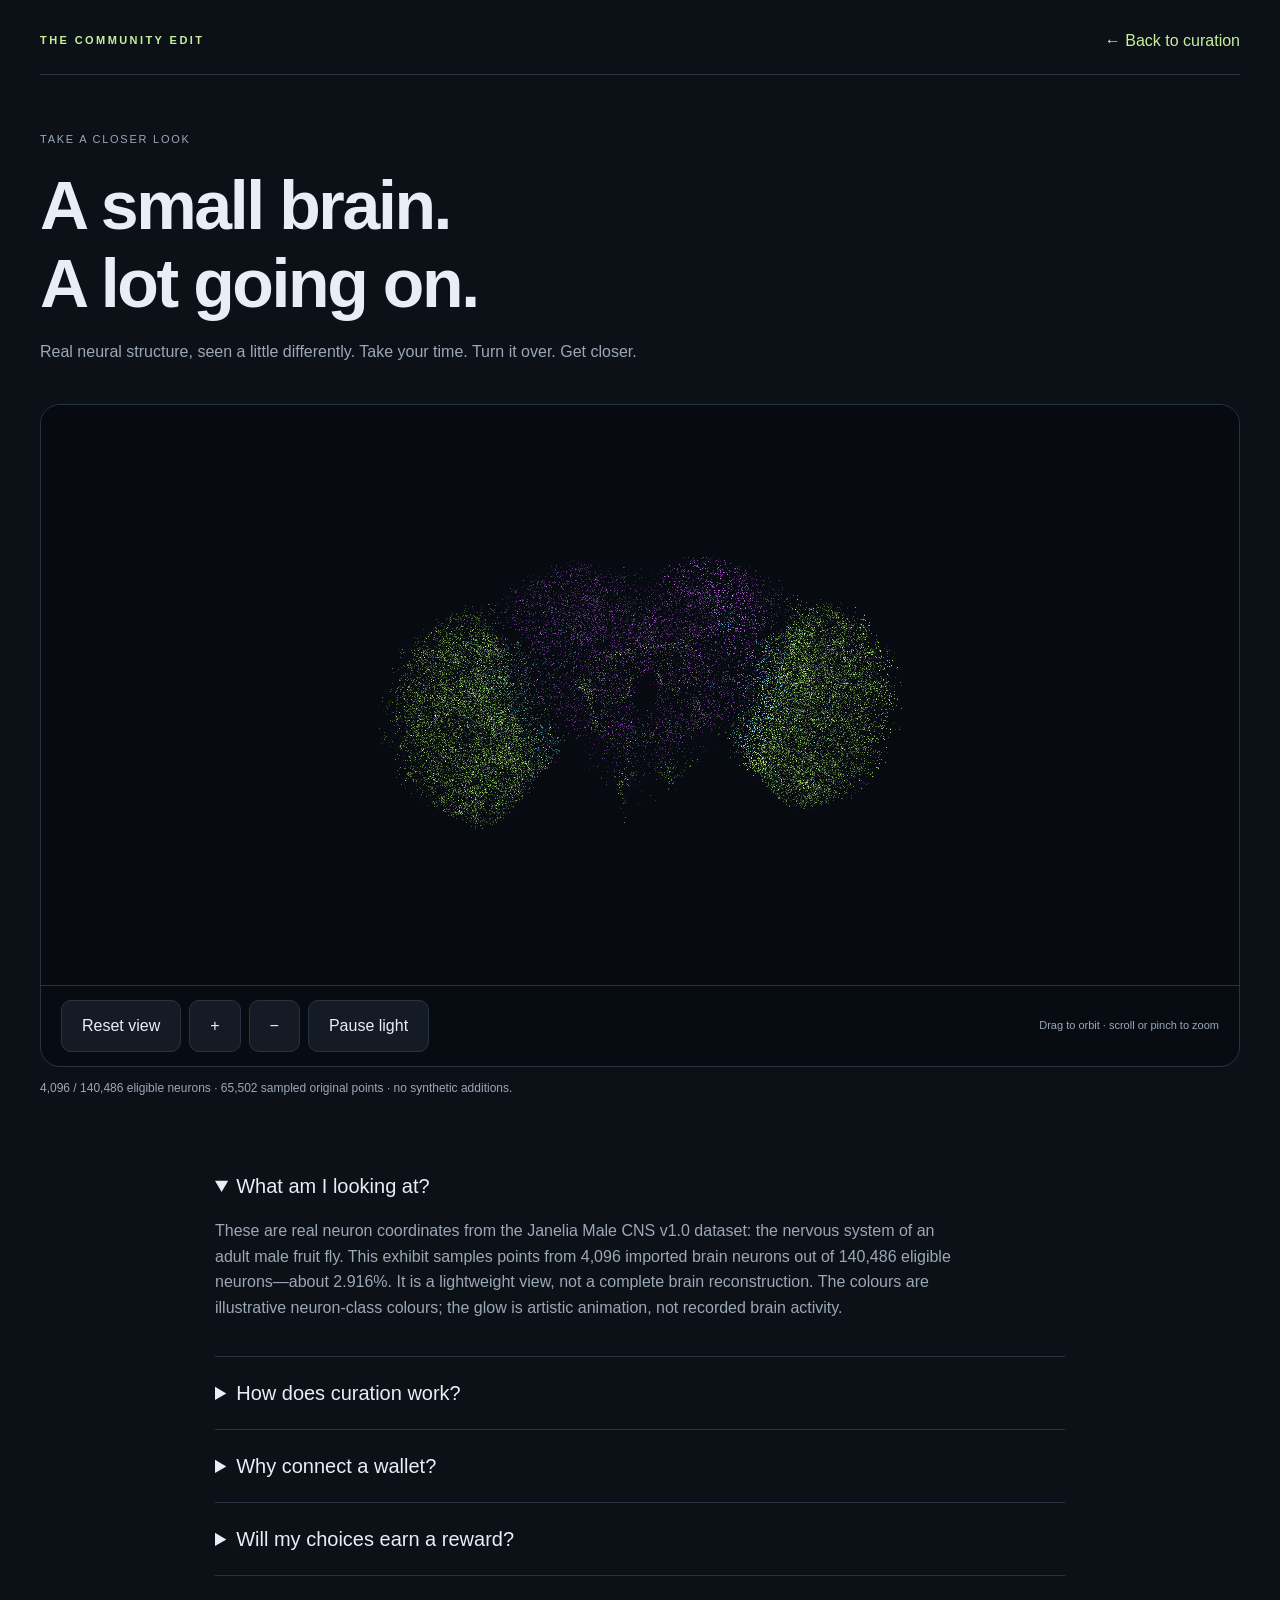
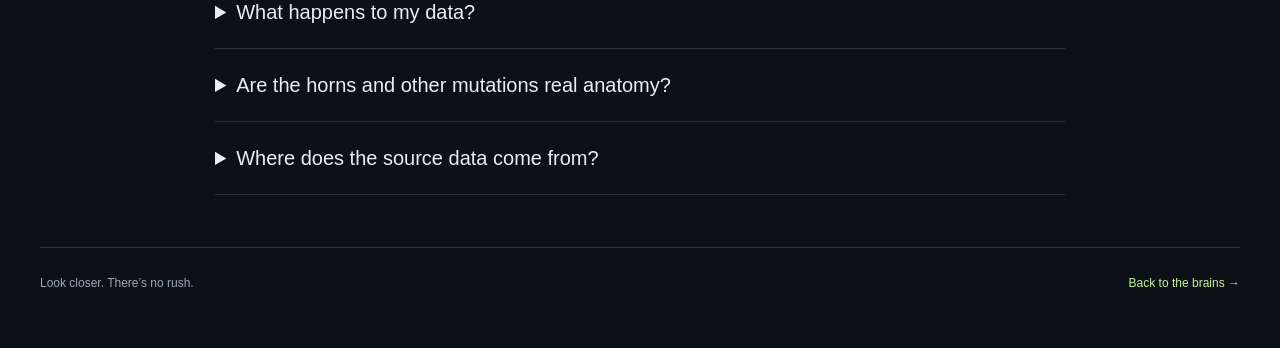
==== vercel/faq.html @ ddc4f892 "Add popup wallet onboarding, required nicknames and interactive brain FAQ" ====
<!doctype html><html lang="en"><head><meta charset="utf-8"><meta name="viewport" content="width=device-width"><title>FAQ · Explore a brain</title><link rel="stylesheet" href="community.css"></head><body><nav><a class="wordmark" href="./">THE COMMUNITY EDIT</a><a href="./">← Back to curation</a></nav><header class="faq-hero"><div><small>TAKE A CLOSER LOOK</small><h1>A small brain.<br>A lot going on.</h1><p>Real neural structure, seen a little differently. Take your time. Turn it over. Get closer.</p></div></header><section class="brain-stage" aria-label="Interactive real neuron brain"><canvas id="brain" tabindex="0" aria-label="Brain viewer. Drag to orbit. Scroll or pinch to zoom. Arrow keys rotate; plus and minus zoom."></canvas><p id="brain-status" role="status">Loading the brain…</p><div class="brain-controls"><button id="brain-reset">Reset view</button><button id="brain-in" aria-label="Zoom in">+</button><button id="brain-out" aria-label="Zoom out">−</button><button id="brain-pause">Pause light</button><small>Drag to orbit · scroll or pinch to zoom</small></div></section><p class="source-note" id="brain-source">A lightweight viewing sample from Janelia Male CNS v1.0. No synthetic additions.</p><section class="faq-list"><details open><summary>What am I looking at?</summary><p>These are real neuron coordinates from the Janelia Male CNS v1.0 dataset: the nervous system of an adult male fruit fly. This exhibit samples points from 4,096 imported brain neurons out of 140,486 eligible neurons—about 2.916%. It is a lightweight view, not a complete brain reconstruction. The colours are illustrative neuron-class colours; the glow is artistic animation, not recorded brain activity.</p></details><details><summary>How does curation work?</summary><p>Connect your browser wallet, choose a nickname, and compare two animated artworks. Pick the one you prefer. There is no correct answer, and no Skip. Each saved choice earns one point and contributes one equally weighted preference. The leaderboard becomes available after your first comparison.</p></details><details><summary>Why connect a wallet?</summary><p>Your address keeps your participation count together. The site only requests account access: no signing, purchases, token approvals or transactions. The popup comes from an installed browser wallet. On mobile, open the site inside your wallet’s browser. There is no QR connection flow.</p><p>This connection-only design does not prove ownership cryptographically. Addresses are self-asserted, and nicknames are public display names, not unique verified identities.</p></details><details><summary>Will my choices earn a reward?</summary><p>Participation helps shape the work. Points record contribution; they are not a promise of a reward, mint allocation or financial return. Multiple wallets are allowed, and extra points do not give a vote extra weight.</p></details><details><summary>What happens to my data?</summary><p>The service stores your address, public nickname and total points, plus aggregate artwork preferences. Temporary retry receipts expire after 15 minutes to prevent an interrupted request from earning duplicate points. It does not keep a permanent wallet-linked list of your choices.</p></details><details><summary>Are the horns and other mutations real anatomy?</summary><p>No. Curation artworks may add explicitly labelled synthetic neural geometry or alter the presentation of the source brain. Original source data and creative additions remain distinguishable in each artwork’s provenance. This FAQ exhibit has no synthetic additions.</p></details><details><summary>Where does the source data come from?</summary><p id="source-credit"></p><p><a href="https://male-cns.janelia.org/download/" target="_blank" rel="noopener">Janelia Male CNS source data ↗</a> · <a href="https://creativecommons.org/licenses/by/4.0/" target="_blank" rel="noopener">CC BY 4.0 ↗</a></p></details></section><footer><span>Look closer. There’s no rush.</span><a href="./">Back to the brains →</a></footer><script src="faq-brain.js"></script></body></html>
---- vercel/community.css ----
:root{color-scheme:dark;--bg:#0c1017;--panel:#141b25;--line:#293442;--text:#e8eef5;--muted:#9aa8b8;--lime:#c8f09b}*{box-sizing:border-box}[hidden]{display:none!important}body{margin:0 auto;max-width:1264px;background:var(--bg);color:var(--text);font:16px/1.6 'Segoe UI',sans-serif;padding:28px 32px}nav,header,.section-title,footer{display:flex;align-items:center;justify-content:space-between;gap:24px}nav{padding-bottom:20px;border-bottom:1px solid var(--line)}a{color:var(--lime);text-decoration:none}a:hover{text-decoration:underline}button,input{font:inherit;color:inherit;border:1px solid var(--line);border-radius:10px;background:var(--panel);padding:12px 20px}button{cursor:pointer}button:hover:not(:disabled){border-color:var(--lime)}button:disabled{opacity:.4;cursor:default}button:focus-visible,a:focus-visible,input:focus-visible{outline:2px solid var(--lime);outline-offset:4px}.wordmark{font-size:11px;letter-spacing:.22em;font-weight:700;border:0;padding:0;background:none}.primary{background:var(--lime);color:#142015;font-weight:650;border-color:var(--lime)}.gate{max-width:640px;min-height:64vh;margin:9vh auto 5vh;text-align:center}.gate h1{font-size:clamp(44px,7vw,76px);line-height:1.04;letter-spacing:-.055em;margin:26px 0;overflow-wrap:anywhere}h1,h2{line-height:1.15;letter-spacing:-.035em}h1:focus{outline:none}.gate p{color:var(--muted);margin:24px 0}.gate button{margin:6px}small{font-size:11px;letter-spacing:.16em;color:var(--muted)}p{color:var(--muted)}.fine{font-size:13px;color:var(--muted)}form{display:grid;gap:12px;max-width:350px;margin:28px auto;text-align:left}label{font-size:13px;color:var(--muted)}input{width:100%}#profile-controls{padding:20px 0;border-bottom:1px solid var(--line)}#profile-controls small{display:block}#status{min-height:26px;text-align:center;color:var(--lime)}.section-title h1{font-size:clamp(28px,4vw,42px)}#choices{display:grid;grid-template-columns:1fr 1fr;gap:24px;margin:26px 0 60px}video{display:block;width:100%;aspect-ratio:4/3;background:#05080e;object-fit:contain;border:1px solid var(--line);border-radius:14px}#choices button{width:100%;margin-top:12px}.notice{padding:12px 18px;border:1px solid #49643c;border-radius:10px;color:var(--lime)}#leaderboard-view{max-width:780px;margin:60px auto;min-height:55vh}#leaders{padding-left:28px;margin:32px 0}#leaders li{padding:16px 8px;border-bottom:1px solid var(--line)}#leaders strong{float:right;color:var(--lime);font-size:14px}footer{font-size:12px;color:var(--muted);padding:26px 0;border-top:1px solid var(--line);margin-top:36px}dialog{max-width:480px;width:calc(100% - 32px);padding:32px;background:var(--panel);border:1px solid var(--line);border-radius:18px;color:var(--text)}dialog::backdrop{background:#000b;backdrop-filter:blur(5px)}.close{float:right;padding:0 10px;font-size:24px}#wallet-list{display:grid;gap:12px}.faq-hero{padding:50px 0 24px;max-width:730px}.faq-hero h1{font-size:clamp(40px,6vw,68px);margin:16px 0}.brain-stage{position:relative;background:#070c13;border:1px solid var(--line);border-radius:20px;overflow:hidden}.brain-stage canvas{display:block;width:100%;height:580px;touch-action:none;cursor:grab}.brain-stage canvas:active{cursor:grabbing}.brain-controls{display:flex;gap:8px;flex-wrap:wrap;padding:14px 20px;border-top:1px solid var(--line)}.brain-controls small{margin-left:auto;align-self:center;letter-spacing:0}#brain-status{position:absolute;top:16px;left:24px;font-size:13px}.faq-list{max-width:850px;margin:52px auto}details{border-bottom:1px solid var(--line);padding:20px 0}summary{cursor:pointer;font-size:20px;font-weight:500}details p{max-width:740px}.source-note{font-size:12px}@media(max-width:650px){body{padding:18px}nav{gap:14px}nav a{font-size:12px}.gate{margin-top:8vh;min-height:62vh}#choices{gap:10px}#choices button{padding:12px 4px;font-size:13px}header,.section-title,footer{flex-wrap:wrap}.brain-stage canvas{height:380px}.brain-controls small{width:100%;margin:0}#leaders strong{float:none;display:block}}
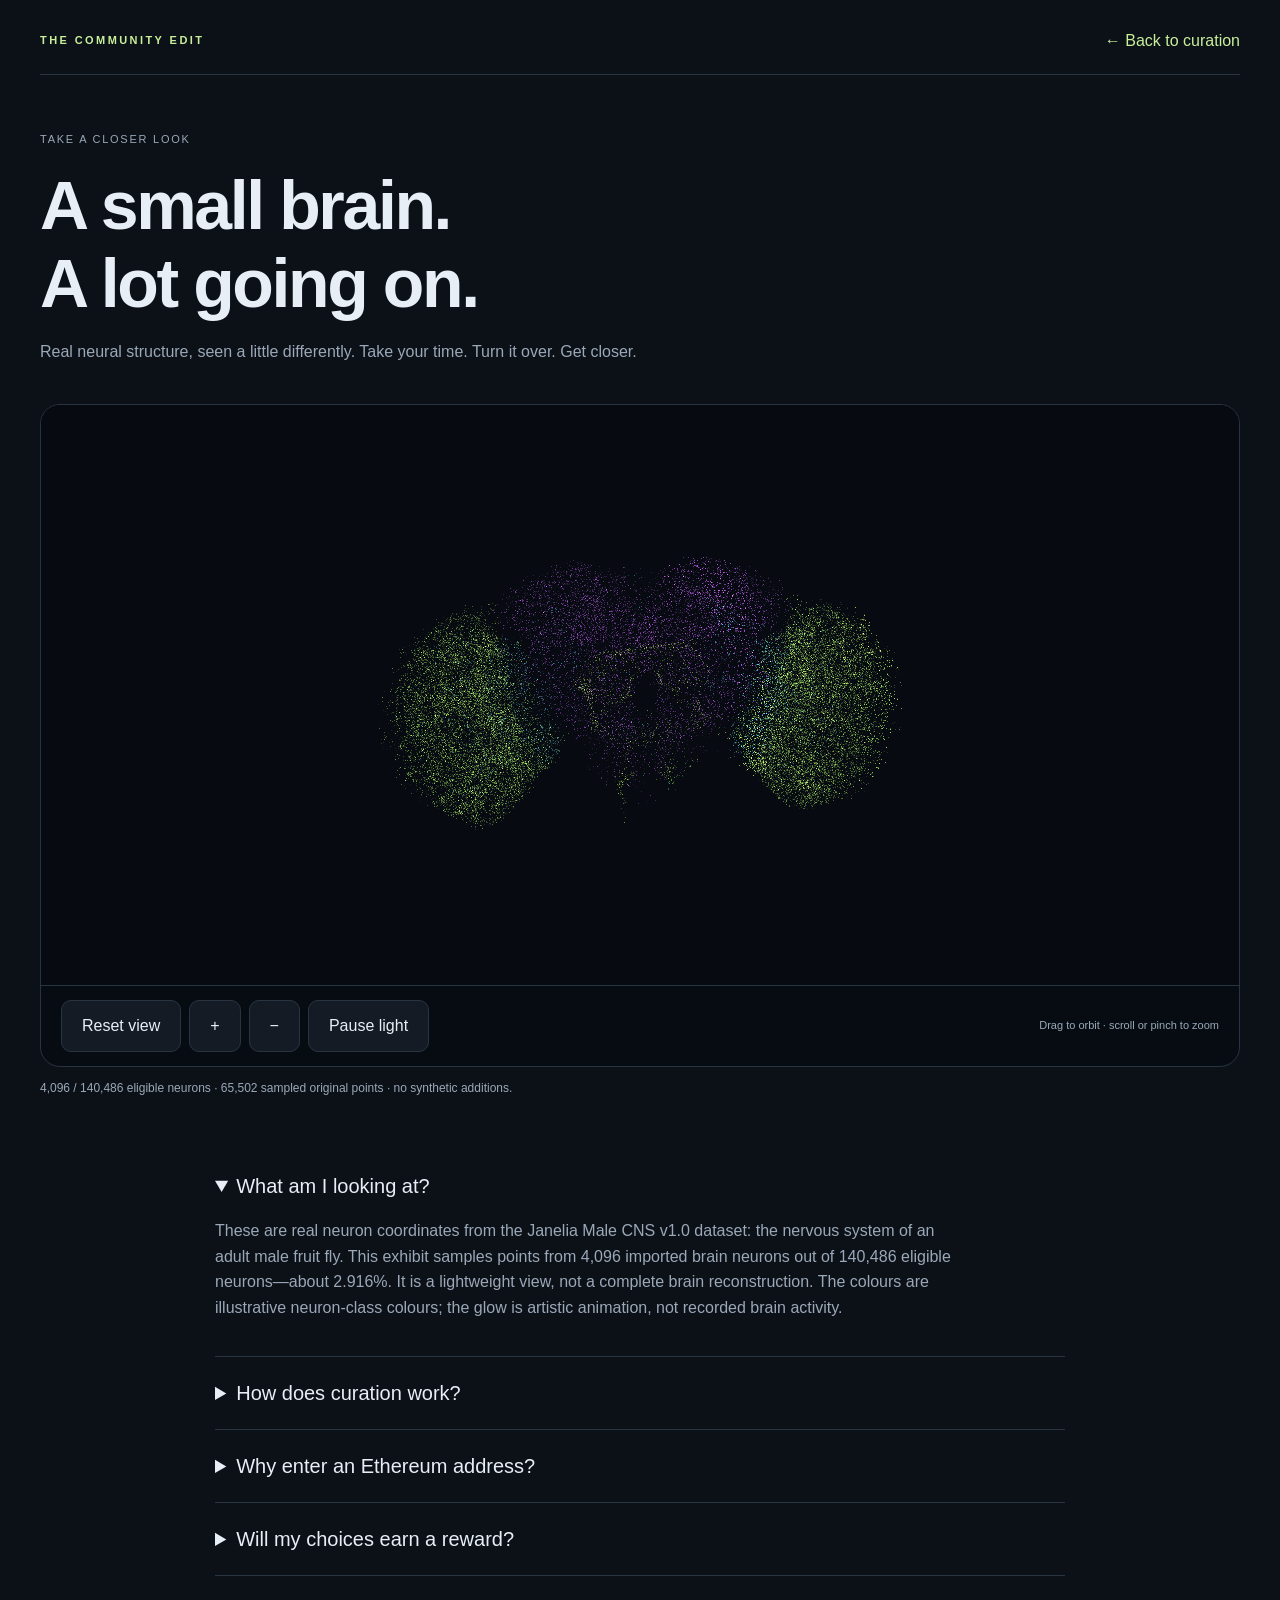
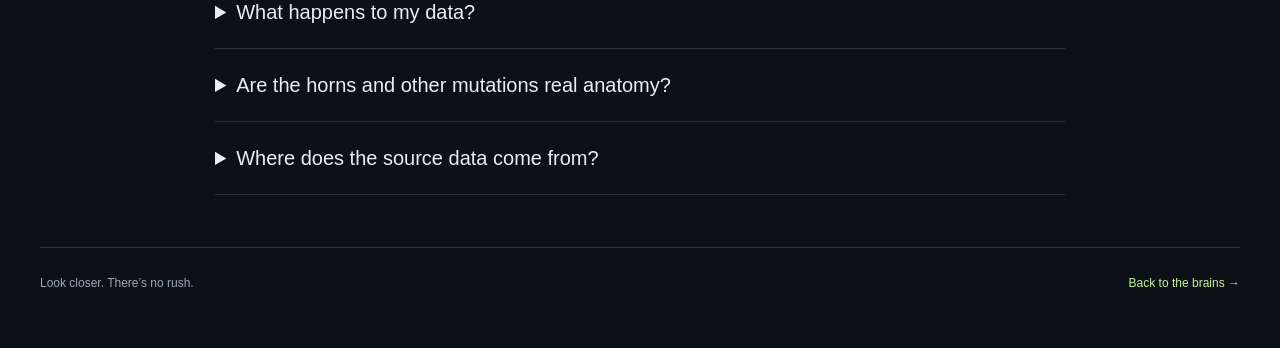
==== commit 3b434dc4: "Replace wallet connections with casual public-address onboarding" ====
--- a/vercel/faq.html
+++ b/vercel/faq.html
@@ -1 +1 @@
-<!doctype html><html lang="en"><head><meta charset="utf-8"><meta name="viewport" content="width=device-width"><title>FAQ · Explore a brain</title><link rel="stylesheet" href="community.css"></head><body><nav><a class="wordmark" href="./">THE COMMUNITY EDIT</a><a href="./">← Back to curation</a></nav><header class="faq-hero"><div><small>TAKE A CLOSER LOOK</small><h1>A small brain.<br>A lot going on.</h1><p>Real neural structure, seen a little differently. Take your time. Turn it over. Get closer.</p></div></header><section class="brain-stage" aria-label="Interactive real neuron brain"><canvas id="brain" tabindex="0" aria-label="Brain viewer. Drag to orbit. Scroll or pinch to zoom. Arrow keys rotate; plus and minus zoom."></canvas><p id="brain-status" role="status">Loading the brain…</p><div class="brain-controls"><button id="brain-reset">Reset view</button><button id="brain-in" aria-label="Zoom in">+</button><button id="brain-out" aria-label="Zoom out">−</button><button id="brain-pause">Pause light</button><small>Drag to orbit · scroll or pinch to zoom</small></div></section><p class="source-note" id="brain-source">A lightweight viewing sample from Janelia Male CNS v1.0. No synthetic additions.</p><section class="faq-list"><details open><summary>What am I looking at?</summary><p>These are real neuron coordinates from the Janelia Male CNS v1.0 dataset: the nervous system of an adult male fruit fly. This exhibit samples points from 4,096 imported brain neurons out of 140,486 eligible neurons—about 2.916%. It is a lightweight view, not a complete brain reconstruction. The colours are illustrative neuron-class colours; the glow is artistic animation, not recorded brain activity.</p></details><details><summary>How does curation work?</summary><p>Connect your browser wallet, choose a nickname, and compare two animated artworks. Pick the one you prefer. There is no correct answer, and no Skip. Each saved choice earns one point and contributes one equally weighted preference. The leaderboard becomes available after your first comparison.</p></details><details><summary>Why connect a wallet?</summary><p>Your address keeps your participation count together. The site only requests account access: no signing, purchases, token approvals or transactions. The popup comes from an installed browser wallet. On mobile, open the site inside your wallet’s browser. There is no QR connection flow.</p><p>This connection-only design does not prove ownership cryptographically. Addresses are self-asserted, and nicknames are public display names, not unique verified identities.</p></details><details><summary>Will my choices earn a reward?</summary><p>Participation helps shape the work. Points record contribution; they are not a promise of a reward, mint allocation or financial return. Multiple wallets are allowed, and extra points do not give a vote extra weight.</p></details><details><summary>What happens to my data?</summary><p>The service stores your address, public nickname and total points, plus aggregate artwork preferences. Temporary retry receipts expire after 15 minutes to prevent an interrupted request from earning duplicate points. It does not keep a permanent wallet-linked list of your choices.</p></details><details><summary>Are the horns and other mutations real anatomy?</summary><p>No. Curation artworks may add explicitly labelled synthetic neural geometry or alter the presentation of the source brain. Original source data and creative additions remain distinguishable in each artwork’s provenance. This FAQ exhibit has no synthetic additions.</p></details><details><summary>Where does the source data come from?</summary><p id="source-credit"></p><p><a href="https://male-cns.janelia.org/download/" target="_blank" rel="noopener">Janelia Male CNS source data ↗</a> · <a href="https://creativecommons.org/licenses/by/4.0/" target="_blank" rel="noopener">CC BY 4.0 ↗</a></p></details></section><footer><span>Look closer. There’s no rush.</span><a href="./">Back to the brains →</a></footer><script src="faq-brain.js"></script></body></html>
+<!doctype html><html lang="en"><head><meta charset="utf-8"><meta name="viewport" content="width=device-width"><title>FAQ · Explore a brain</title><link rel="stylesheet" href="community.css"></head><body><nav><a class="wordmark" href="./">THE COMMUNITY EDIT</a><a href="./">← Back to curation</a></nav><header class="faq-hero"><div><small>TAKE A CLOSER LOOK</small><h1>A small brain.<br>A lot going on.</h1><p>Real neural structure, seen a little differently. Take your time. Turn it over. Get closer.</p></div></header><section class="brain-stage" aria-label="Interactive real neuron brain"><canvas id="brain" tabindex="0" aria-label="Brain viewer. Drag to orbit. Scroll or pinch to zoom. Arrow keys rotate; plus and minus zoom."></canvas><p id="brain-status" role="status">Loading the brain…</p><div class="brain-controls"><button id="brain-reset">Reset view</button><button id="brain-in" aria-label="Zoom in">+</button><button id="brain-out" aria-label="Zoom out">−</button><button id="brain-pause">Pause light</button><small>Drag to orbit · scroll or pinch to zoom</small></div></section><p class="source-note" id="brain-source">A lightweight viewing sample from Janelia Male CNS v1.0. No synthetic additions.</p><section class="faq-list"><details open><summary>What am I looking at?</summary><p>These are real neuron coordinates from the Janelia Male CNS v1.0 dataset: the nervous system of an adult male fruit fly. This exhibit samples points from 4,096 imported brain neurons out of 140,486 eligible neurons—about 2.916%. It is a lightweight view, not a complete brain reconstruction. The colours are illustrative neuron-class colours; the glow is artistic animation, not recorded brain activity.</p></details><details><summary>How does curation work?</summary><p>Enter your public Ethereum address, choose a nickname, and compare two animated artworks. Pick the one you prefer. There is no correct answer, and no Skip. Each saved choice earns one point and contributes one equally weighted preference. The leaderboard becomes available after your first comparison.</p></details><details><summary>Why enter an Ethereum address?</summary><p>Your public address keeps your nickname and participation count together when you return. We do not connect to a wallet, open an extension, request permissions, or ask you to sign anything. Never enter a private key or recovery phrase.</p><p>This is a casual, unverified account label: anyone can enter an address. It does not prove ownership or secure a future reward. Nicknames are public display names.</p></details><details><summary>Will my choices earn a reward?</summary><p>Participation helps shape the work. Points record contribution; they are not a promise of a reward, mint allocation or financial return. Multiple wallets are allowed, and extra points do not give a vote extra weight.</p></details><details><summary>What happens to my data?</summary><p>The service stores your address, public nickname and total points, plus aggregate artwork preferences. Temporary retry receipts expire after 15 minutes to prevent an interrupted request from earning duplicate points. It does not keep a permanent wallet-linked list of your choices.</p></details><details><summary>Are the horns and other mutations real anatomy?</summary><p>No. Curation artworks may add explicitly labelled synthetic neural geometry or alter the presentation of the source brain. Original source data and creative additions remain distinguishable in each artwork’s provenance. This FAQ exhibit has no synthetic additions.</p></details><details><summary>Where does the source data come from?</summary><p id="source-credit"></p><p><a href="https://male-cns.janelia.org/download/" target="_blank" rel="noopener">Janelia Male CNS source data ↗</a> · <a href="https://creativecommons.org/licenses/by/4.0/" target="_blank" rel="noopener">CC BY 4.0 ↗</a></p></details></section><footer><span>Look closer. There’s no rush.</span><a href="./">Back to the brains →</a></footer><script src="faq-brain.js"></script></body></html>
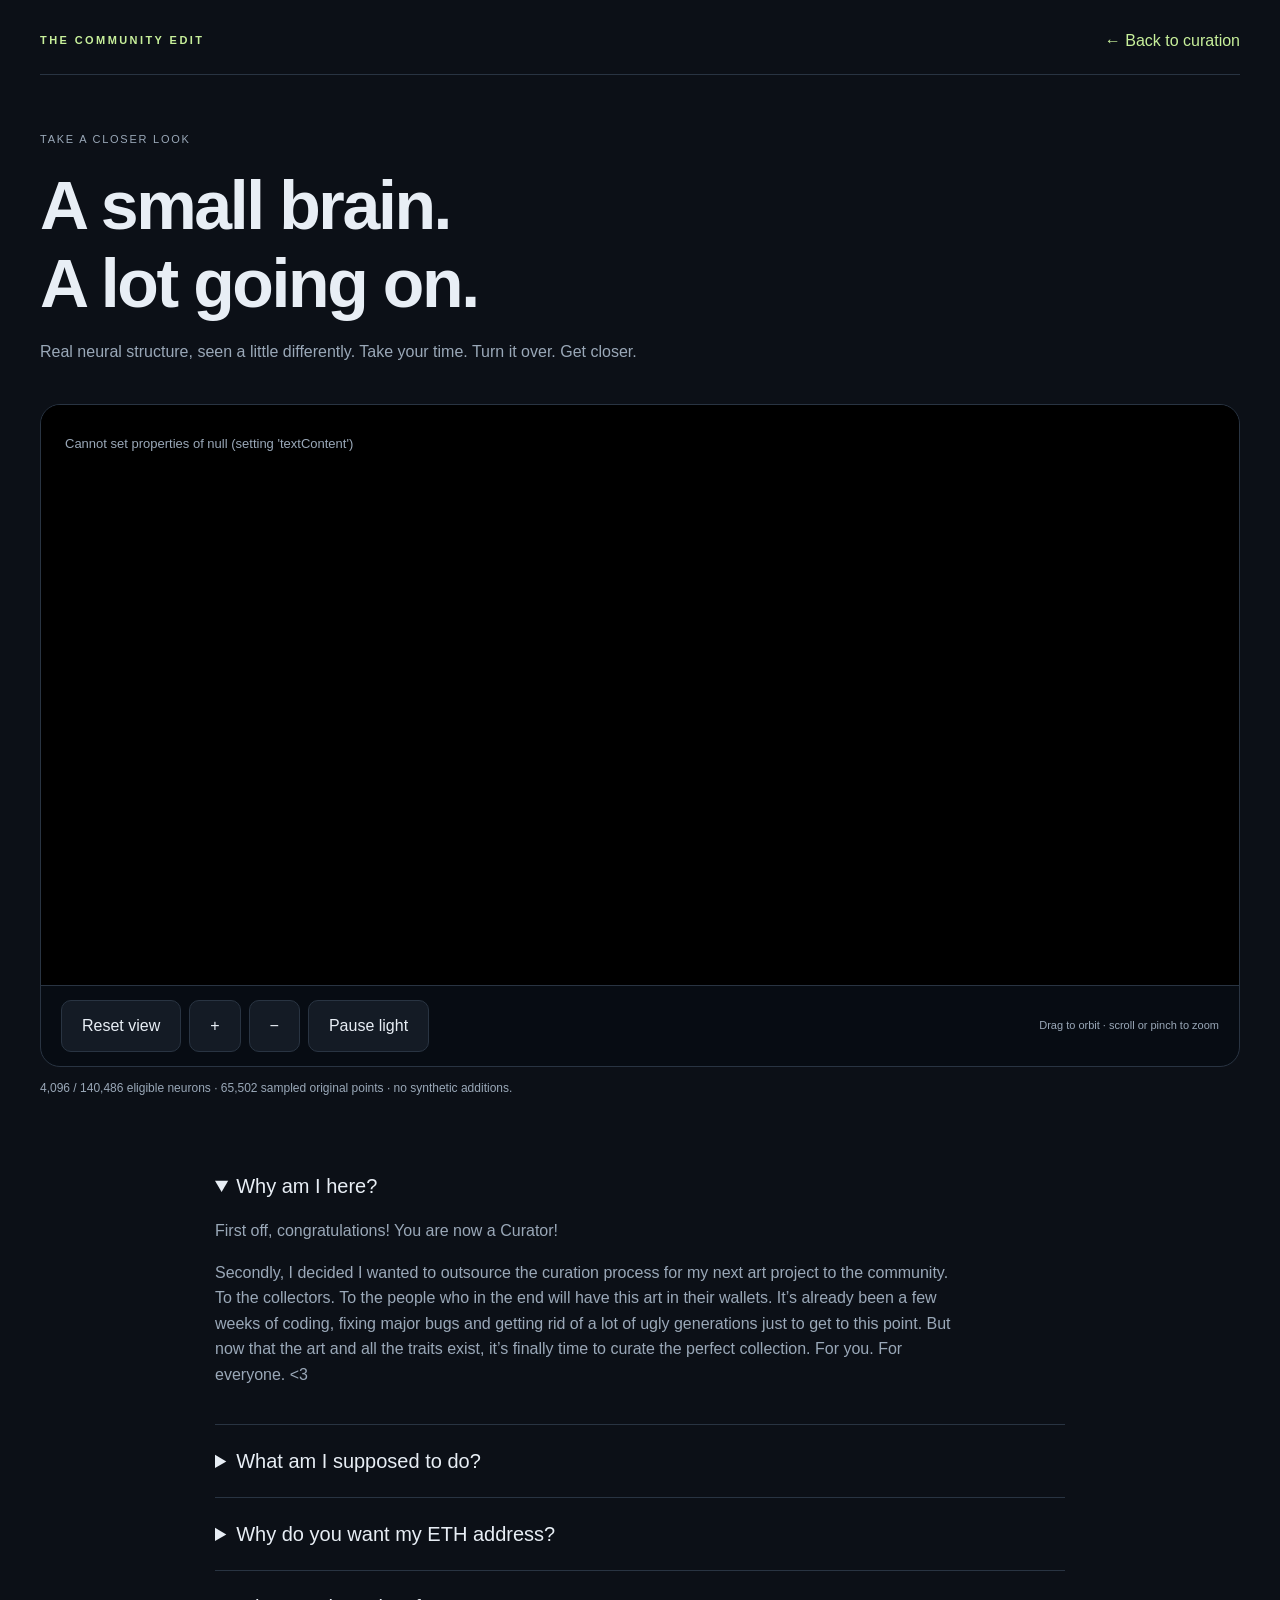
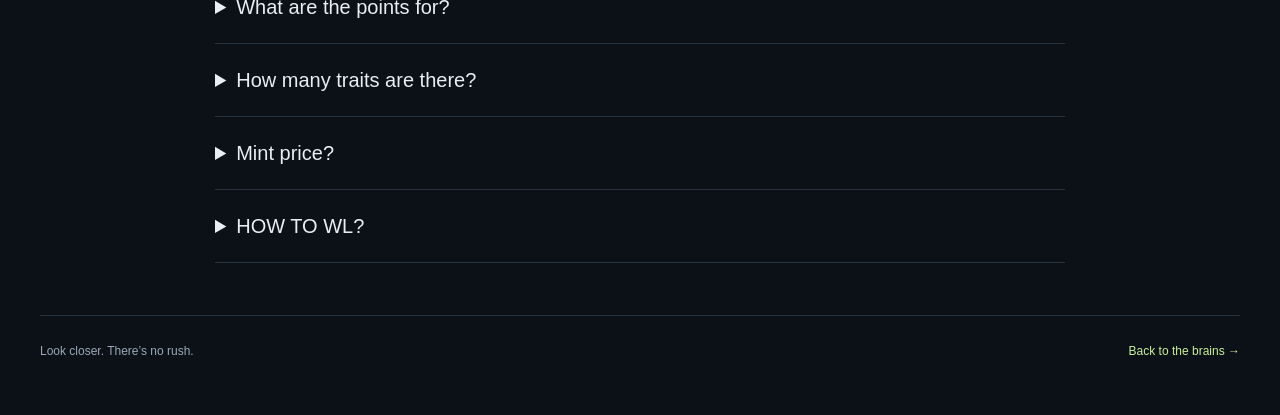
==== commit 0d97495f: "update faq" ====
--- a/vercel/faq.html
+++ b/vercel/faq.html
@@ -1 +1 @@
-<!doctype html><html lang="en"><head><meta charset="utf-8"><meta name="viewport" content="width=device-width"><title>FAQ · Explore a brain</title><link rel="stylesheet" href="community.css"></head><body><nav><a class="wordmark" href="./">THE COMMUNITY EDIT</a><a href="./">← Back to curation</a></nav><header class="faq-hero"><div><small>TAKE A CLOSER LOOK</small><h1>A small brain.<br>A lot going on.</h1><p>Real neural structure, seen a little differently. Take your time. Turn it over. Get closer.</p></div></header><section class="brain-stage" aria-label="Interactive real neuron brain"><canvas id="brain" tabindex="0" aria-label="Brain viewer. Drag to orbit. Scroll or pinch to zoom. Arrow keys rotate; plus and minus zoom."></canvas><p id="brain-status" role="status">Loading the brain…</p><div class="brain-controls"><button id="brain-reset">Reset view</button><button id="brain-in" aria-label="Zoom in">+</button><button id="brain-out" aria-label="Zoom out">−</button><button id="brain-pause">Pause light</button><small>Drag to orbit · scroll or pinch to zoom</small></div></section><p class="source-note" id="brain-source">A lightweight viewing sample from Janelia Male CNS v1.0. No synthetic additions.</p><section class="faq-list"><details open><summary>What am I looking at?</summary><p>These are real neuron coordinates from the Janelia Male CNS v1.0 dataset: the nervous system of an adult male fruit fly. This exhibit samples points from 4,096 imported brain neurons out of 140,486 eligible neurons—about 2.916%. It is a lightweight view, not a complete brain reconstruction. The colours are illustrative neuron-class colours; the glow is artistic animation, not recorded brain activity.</p></details><details><summary>How does curation work?</summary><p>Enter your public Ethereum address, choose a nickname, and compare two animated artworks. Pick the one you prefer. There is no correct answer, and no Skip. Each saved choice earns one point and contributes one equally weighted preference. The leaderboard becomes available after your first comparison.</p></details><details><summary>Why enter an Ethereum address?</summary><p>Your public address keeps your nickname and participation count together when you return. We do not connect to a wallet, open an extension, request permissions, or ask you to sign anything. Never enter a private key or recovery phrase.</p><p>This is a casual, unverified account label: anyone can enter an address. It does not prove ownership or secure a future reward. Nicknames are public display names.</p></details><details><summary>Will my choices earn a reward?</summary><p>Participation helps shape the work. Points record contribution; they are not a promise of a reward, mint allocation or financial return. Multiple wallets are allowed, and extra points do not give a vote extra weight.</p></details><details><summary>What happens to my data?</summary><p>The service stores your address, public nickname and total points, plus aggregate artwork preferences. Temporary retry receipts expire after 15 minutes to prevent an interrupted request from earning duplicate points. It does not keep a permanent wallet-linked list of your choices.</p></details><details><summary>Are the horns and other mutations real anatomy?</summary><p>No. Curation artworks may add explicitly labelled synthetic neural geometry or alter the presentation of the source brain. Original source data and creative additions remain distinguishable in each artwork’s provenance. This FAQ exhibit has no synthetic additions.</p></details><details><summary>Where does the source data come from?</summary><p id="source-credit"></p><p><a href="https://male-cns.janelia.org/download/" target="_blank" rel="noopener">Janelia Male CNS source data ↗</a> · <a href="https://creativecommons.org/licenses/by/4.0/" target="_blank" rel="noopener">CC BY 4.0 ↗</a></p></details></section><footer><span>Look closer. There’s no rush.</span><a href="./">Back to the brains →</a></footer><script src="faq-brain.js"></script></body></html>+<!doctype html><html lang="en"><head><meta charset="utf-8"><meta name="viewport" content="width=device-width"><title>FAQ · Explore a brain</title><link rel="stylesheet" href="community.css"></head><body><nav><a class="wordmark" href="./">THE COMMUNITY EDIT</a><a href="./">← Back to curation</a></nav><header class="faq-hero"><div><small>TAKE A CLOSER LOOK</small><h1>A small brain.<br>A lot going on.</h1><p>Real neural structure, seen a little differently. Take your time. Turn it over. Get closer.</p></div></header><section class="brain-stage" aria-label="Interactive real neuron brain"><canvas id="brain" tabindex="0" aria-label="Brain viewer. Drag to orbit. Scroll or pinch to zoom. Arrow keys rotate; plus and minus zoom."></canvas><p id="brain-status" role="status">Loading the brain…</p><div class="brain-controls"><button id="brain-reset">Reset view</button><button id="brain-in" aria-label="Zoom in">+</button><button id="brain-out" aria-label="Zoom out">−</button><button id="brain-pause">Pause light</button><small>Drag to orbit · scroll or pinch to zoom</small></div></section><p class="source-note" id="brain-source">A lightweight viewing sample from Janelia Male CNS v1.0. No synthetic additions.</p><section class="faq-list"><details open><summary>Why am I here?</summary><p>First off, congratulations! You are now a Curator!</p><p>Secondly, I decided I wanted to outsource the curation process for my next art project to the community. To the collectors. To the people who in the end will have this art in their wallets. It’s already been a few weeks of coding, fixing major bugs and getting rid of a lot of ugly generations just to get to this point. But now that the art and all the traits exist, it’s finally time to curate the perfect collection. For you. For everyone. &lt;3</p></details><details><summary>What am I supposed to do?</summary><p>Pick whatever brain you like more, or whatever brain speaks to you more. Or just spam one side to see number go up lol. There is a leaderboard for a reason :eyes:</p><p>Tho I would appreciate it if you actually picked your own genuine preferences haha</p><p>In the end the art will be decided by everyone who participates 😊</p></details><details><summary>Why do you want my ETH address?</summary><p>In the end you hopefully want to mint a brain, so I need to know which wallet to give WL.</p><p>We’ll have tiers based on the leaderboard fyi, but also don't worry about mint price it'll be $1 per NFT (to cover contract and website maintenance costs)</p></details><details><summary>What are the points for?</summary><p>Once we get closer to finalising curations I’ll let you know more concrete numbers, but for now it's just a fun competition on who can curate more, who can curate better and who in the end is crowned Fly Brain King for a very special 1/1 — airdropped, not minted :P</p></details><details><summary>How many traits are there?</summary><p>Right now there’s a total of 35 traits in 5 categories (phew)</p><p>But if there’s a very specific trait you haven’t seen yet that you’d love in the final collection, I suggest you try to reach 100 points on the Leaderboard :eyes:</p></details><details><summary>Mint price?</summary><p>$1 as mentioned above to cover contract and website maintenance costs 😊</p></details><details><summary>HOW TO WL?</summary><p>idk bro read the points above lmao</p></details></section><footer><span>Look closer. There’s no rush.</span><a href="./">Back to the brains →</a></footer><script src="faq-brain.js"></script></body></html>
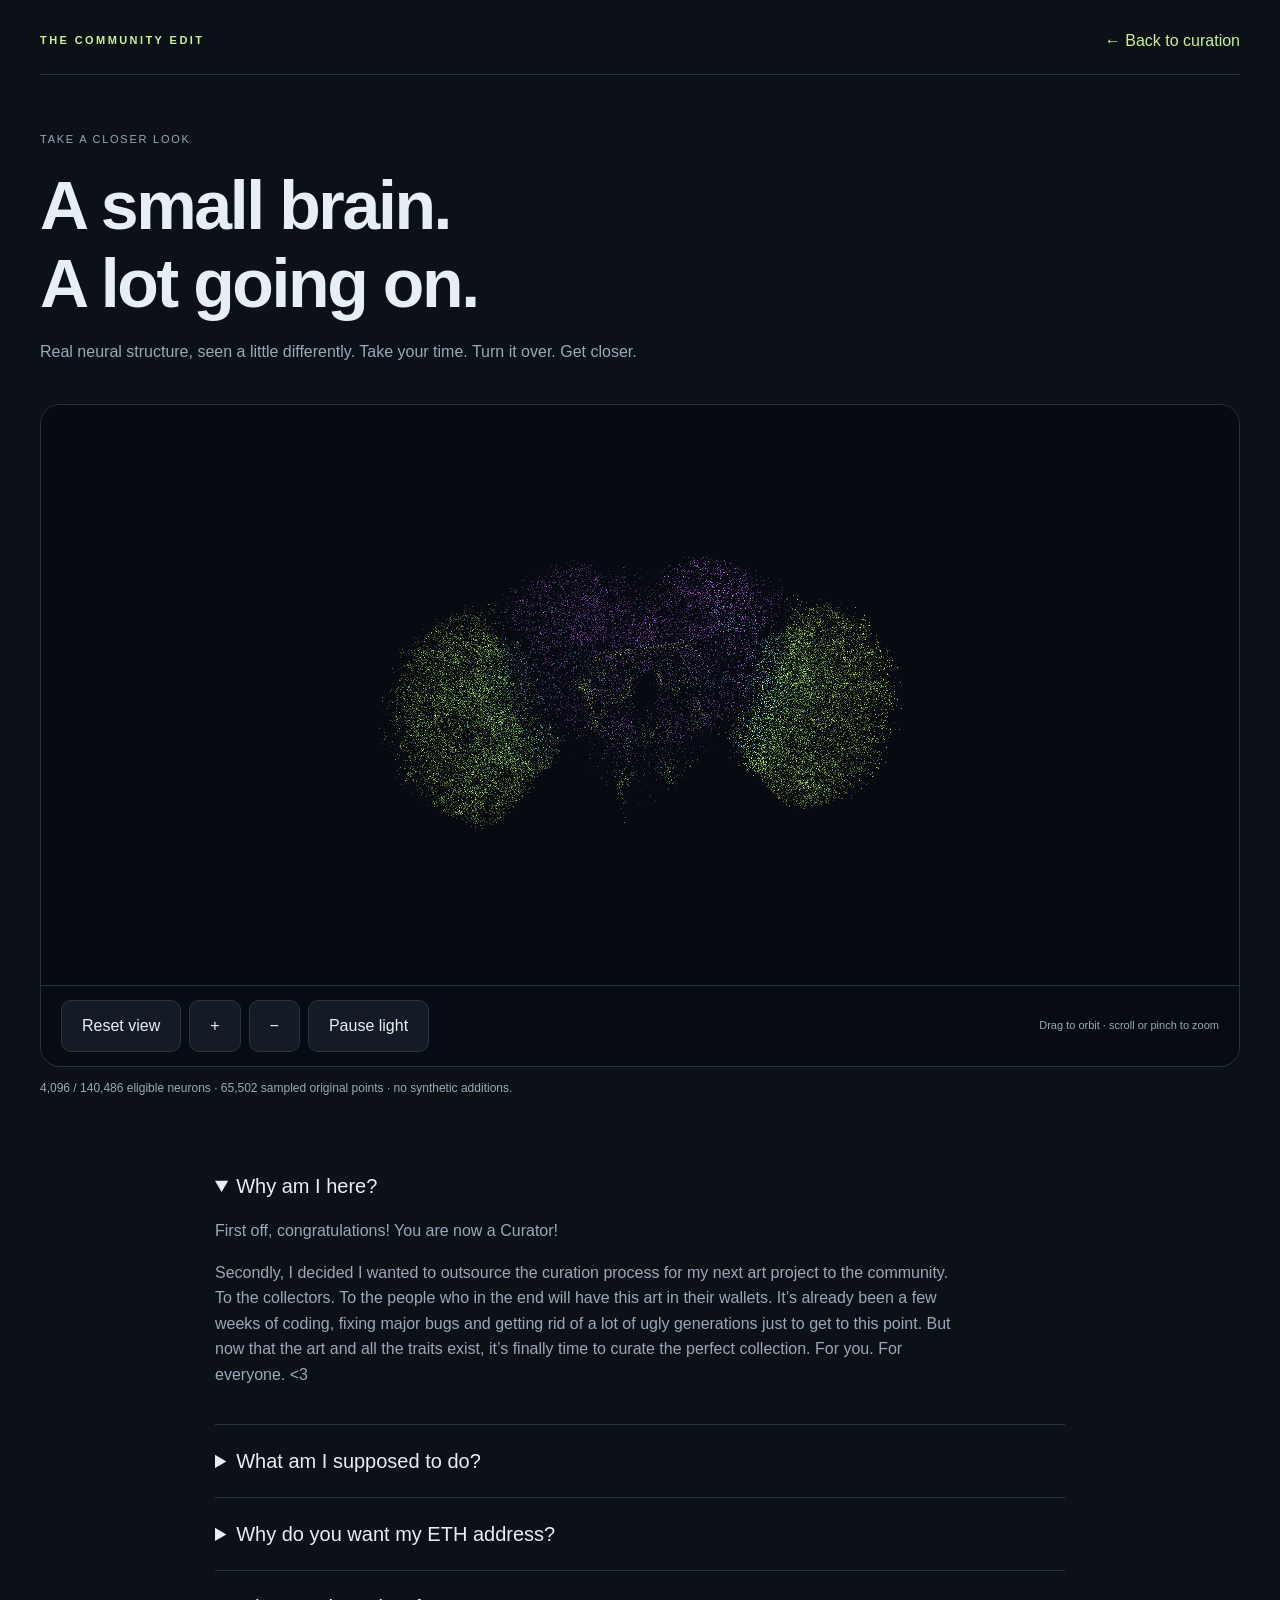
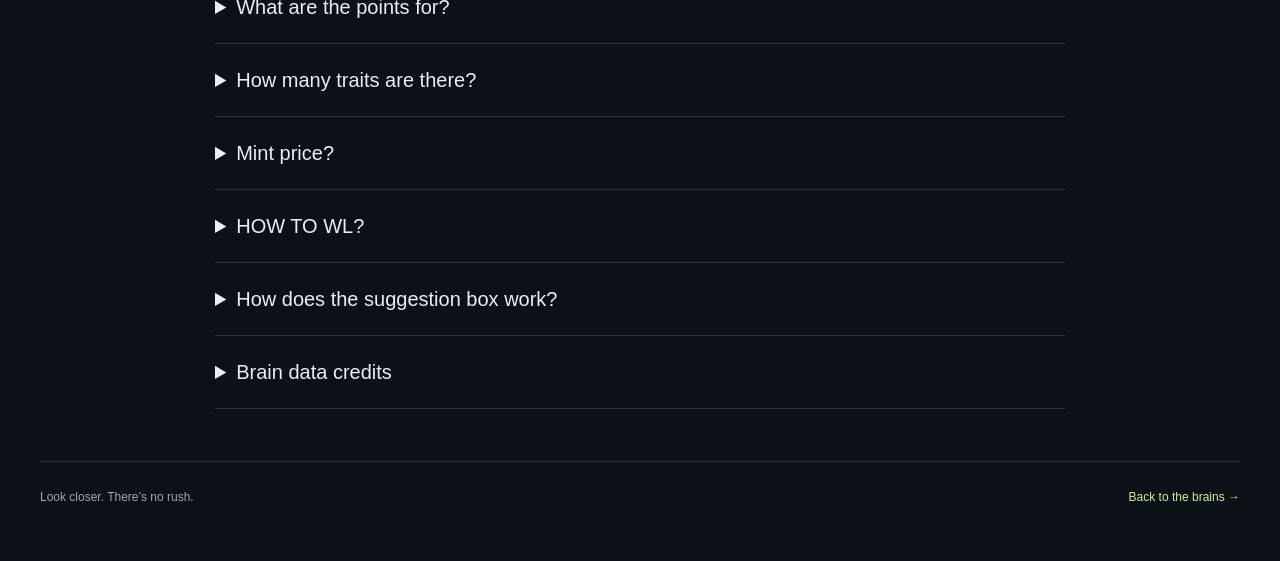
==== commit 83d94c5b: "Unlock private editable trait suggestions at 100 participation points" ====
--- a/vercel/faq.html
+++ b/vercel/faq.html
@@ -1 +1 @@
-<!doctype html><html lang="en"><head><meta charset="utf-8"><meta name="viewport" content="width=device-width"><title>FAQ · Explore a brain</title><link rel="stylesheet" href="community.css"></head><body><nav><a class="wordmark" href="./">THE COMMUNITY EDIT</a><a href="./">← Back to curation</a></nav><header class="faq-hero"><div><small>TAKE A CLOSER LOOK</small><h1>A small brain.<br>A lot going on.</h1><p>Real neural structure, seen a little differently. Take your time. Turn it over. Get closer.</p></div></header><section class="brain-stage" aria-label="Interactive real neuron brain"><canvas id="brain" tabindex="0" aria-label="Brain viewer. Drag to orbit. Scroll or pinch to zoom. Arrow keys rotate; plus and minus zoom."></canvas><p id="brain-status" role="status">Loading the brain…</p><div class="brain-controls"><button id="brain-reset">Reset view</button><button id="brain-in" aria-label="Zoom in">+</button><button id="brain-out" aria-label="Zoom out">−</button><button id="brain-pause">Pause light</button><small>Drag to orbit · scroll or pinch to zoom</small></div></section><p class="source-note" id="brain-source">A lightweight viewing sample from Janelia Male CNS v1.0. No synthetic additions.</p><section class="faq-list"><details open><summary>Why am I here?</summary><p>First off, congratulations! You are now a Curator!</p><p>Secondly, I decided I wanted to outsource the curation process for my next art project to the community. To the collectors. To the people who in the end will have this art in their wallets. It’s already been a few weeks of coding, fixing major bugs and getting rid of a lot of ugly generations just to get to this point. But now that the art and all the traits exist, it’s finally time to curate the perfect collection. For you. For everyone. &lt;3</p></details><details><summary>What am I supposed to do?</summary><p>Pick whatever brain you like more, or whatever brain speaks to you more. Or just spam one side to see number go up lol. There is a leaderboard for a reason :eyes:</p><p>Tho I would appreciate it if you actually picked your own genuine preferences haha</p><p>In the end the art will be decided by everyone who participates 😊</p></details><details><summary>Why do you want my ETH address?</summary><p>In the end you hopefully want to mint a brain, so I need to know which wallet to give WL.</p><p>We’ll have tiers based on the leaderboard fyi, but also don't worry about mint price it'll be $1 per NFT (to cover contract and website maintenance costs)</p></details><details><summary>What are the points for?</summary><p>Once we get closer to finalising curations I’ll let you know more concrete numbers, but for now it's just a fun competition on who can curate more, who can curate better and who in the end is crowned Fly Brain King for a very special 1/1 — airdropped, not minted :P</p></details><details><summary>How many traits are there?</summary><p>Right now there’s a total of 35 traits in 5 categories (phew)</p><p>But if there’s a very specific trait you haven’t seen yet that you’d love in the final collection, I suggest you try to reach 100 points on the Leaderboard :eyes:</p></details><details><summary>Mint price?</summary><p>$1 as mentioned above to cover contract and website maintenance costs 😊</p></details><details><summary>HOW TO WL?</summary><p>idk bro read the points above lmao</p></details></section><footer><span>Look closer. There’s no rush.</span><a href="./">Back to the brains →</a></footer><script src="faq-brain.js"></script></body></html>
+<!doctype html><html lang="en"><head><meta charset="utf-8"><meta name="viewport" content="width=device-width"><title>FAQ · Explore a brain</title><link rel="stylesheet" href="community.css"></head><body><nav><a class="wordmark" href="./">THE COMMUNITY EDIT</a><a href="./">← Back to curation</a></nav><header class="faq-hero"><div><small>TAKE A CLOSER LOOK</small><h1>A small brain.<br>A lot going on.</h1><p>Real neural structure, seen a little differently. Take your time. Turn it over. Get closer.</p></div></header><section class="brain-stage" aria-label="Interactive real neuron brain"><canvas id="brain" tabindex="0" aria-label="Brain viewer. Drag to orbit. Scroll or pinch to zoom. Arrow keys rotate; plus and minus zoom."></canvas><p id="brain-status" role="status">Loading the brain…</p><div class="brain-controls"><button id="brain-reset">Reset view</button><button id="brain-in" aria-label="Zoom in">+</button><button id="brain-out" aria-label="Zoom out">−</button><button id="brain-pause">Pause light</button><small>Drag to orbit · scroll or pinch to zoom</small></div></section><p class="source-note" id="brain-source">A lightweight viewing sample from Janelia Male CNS v1.0. No synthetic additions.</p><section class="faq-list"><details open><summary>Why am I here?</summary><p>First off, congratulations! You are now a Curator!</p><p>Secondly, I decided I wanted to outsource the curation process for my next art project to the community. To the collectors. To the people who in the end will have this art in their wallets. It’s already been a few weeks of coding, fixing major bugs and getting rid of a lot of ugly generations just to get to this point. But now that the art and all the traits exist, it’s finally time to curate the perfect collection. For you. For everyone. &lt;3</p></details><details><summary>What am I supposed to do?</summary><p>Pick whatever brain you like more, or whatever brain speaks to you more. Or just spam one side to see number go up lol. There is a leaderboard for a reason :eyes:</p><p>Tho I would appreciate it if you actually picked your own genuine preferences haha</p><p>In the end the art will be decided by everyone who participates 😊</p></details><details><summary>Why do you want my ETH address?</summary><p>In the end you hopefully want to mint a brain, so I need to know which wallet to give WL.</p><p>We’ll have tiers based on the leaderboard fyi, but also don't worry about mint price it'll be $1 per NFT (to cover contract and website maintenance costs)</p></details><details><summary>What are the points for?</summary><p>Once we get closer to finalising curations I’ll let you know more concrete numbers, but for now it's just a fun competition on who can curate more, who can curate better and who in the end is crowned Fly Brain King for a very special 1/1 — airdropped, not minted :P</p></details><details><summary>How many traits are there?</summary><p>Right now there’s a total of 35 traits in 5 categories (phew)</p><p>But if there’s a very specific trait you haven’t seen yet that you’d love in the final collection, I suggest you try to reach 100 points on the Leaderboard :eyes:</p></details><details><summary>Mint price?</summary><p>$1 as mentioned above to cover contract and website maintenance costs 😊</p></details><details><summary>HOW TO WL?</summary><p>idk bro read the points above lmao</p></details><details><summary>How does the suggestion box work?</summary><p>At 100 points, you can save one trait idea with a name and description. Edit it whenever you like. It costs no points and is shared privately with the artist; inclusion is not guaranteed.</p></details><details><summary>Brain data credits</summary><p id="source-credit"></p><p><a href="https://male-cns.janelia.org/download/">Janelia Male CNS v1.0</a> · <a href="https://creativecommons.org/licenses/by/4.0/">CC BY 4.0</a></p></details></section><footer><span>Look closer. There’s no rush.</span><a href="./">Back to the brains →</a></footer><script src="faq-brain.js"></script></body></html>
--- a/vercel/community.css
+++ b/vercel/community.css
@@ -1 +1,3 @@
-:root{color-scheme:dark;--bg:#0c1017;--panel:#141b25;--line:#293442;--text:#e8eef5;--muted:#9aa8b8;--lime:#c8f09b}*{box-sizing:border-box}[hidden]{display:none!important}body{margin:0 auto;max-width:1264px;background:var(--bg);color:var(--text);font:16px/1.6 'Segoe UI',sans-serif;padding:28px 32px}nav,header,.section-title,footer{display:flex;align-items:center;justify-content:space-between;gap:24px}nav{padding-bottom:20px;border-bottom:1px solid var(--line)}a{color:var(--lime);text-decoration:none}a:hover{text-decoration:underline}button,input{font:inherit;color:inherit;border:1px solid var(--line);border-radius:10px;background:var(--panel);padding:12px 20px}button{cursor:pointer}button:hover:not(:disabled){border-color:var(--lime)}button:disabled{opacity:.4;cursor:default}button:focus-visible,a:focus-visible,input:focus-visible{outline:2px solid var(--lime);outline-offset:4px}.wordmark{font-size:11px;letter-spacing:.22em;font-weight:700;border:0;padding:0;background:none}.primary{background:var(--lime);color:#142015;font-weight:650;border-color:var(--lime)}.gate{max-width:640px;min-height:64vh;margin:9vh auto 5vh;text-align:center}.gate h1{font-size:clamp(44px,7vw,76px);line-height:1.04;letter-spacing:-.055em;margin:26px 0;overflow-wrap:anywhere}h1,h2{line-height:1.15;letter-spacing:-.035em}h1:focus{outline:none}.gate p{color:var(--muted);margin:24px 0}.gate button{margin:6px}small{font-size:11px;letter-spacing:.16em;color:var(--muted)}p{color:var(--muted)}.fine{font-size:13px;color:var(--muted)}form{display:grid;gap:12px;max-width:350px;margin:28px auto;text-align:left}label{font-size:13px;color:var(--muted)}input{width:100%}#profile-controls{padding:20px 0;border-bottom:1px solid var(--line)}#profile-controls small{display:block}#status{min-height:26px;text-align:center;color:var(--lime)}.section-title h1{font-size:clamp(28px,4vw,42px)}#choices{display:grid;grid-template-columns:1fr 1fr;gap:24px;margin:26px 0 60px}video{display:block;width:100%;aspect-ratio:4/3;background:#05080e;object-fit:contain;border:1px solid var(--line);border-radius:14px}#choices button{width:100%;margin-top:12px}.notice{padding:12px 18px;border:1px solid #49643c;border-radius:10px;color:var(--lime)}#leaderboard-view{max-width:780px;margin:60px auto;min-height:55vh}#leaders{padding-left:28px;margin:32px 0}#leaders li{padding:16px 8px;border-bottom:1px solid var(--line)}#leaders strong{float:right;color:var(--lime);font-size:14px}footer{font-size:12px;color:var(--muted);padding:26px 0;border-top:1px solid var(--line);margin-top:36px}dialog{max-width:480px;width:calc(100% - 32px);padding:32px;background:var(--panel);border:1px solid var(--line);border-radius:18px;color:var(--text)}dialog::backdrop{background:#000b;backdrop-filter:blur(5px)}.close{float:right;padding:0 10px;font-size:24px}#wallet-list{display:grid;gap:12px}.faq-hero{padding:50px 0 24px;max-width:730px}.faq-hero h1{font-size:clamp(40px,6vw,68px);margin:16px 0}.brain-stage{position:relative;background:#070c13;border:1px solid var(--line);border-radius:20px;overflow:hidden}.brain-stage canvas{display:block;width:100%;height:580px;touch-action:none;cursor:grab}.brain-stage canvas:active{cursor:grabbing}.brain-controls{display:flex;gap:8px;flex-wrap:wrap;padding:14px 20px;border-top:1px solid var(--line)}.brain-controls small{margin-left:auto;align-self:center;letter-spacing:0}#brain-status{position:absolute;top:16px;left:24px;font-size:13px}.faq-list{max-width:850px;margin:52px auto}details{border-bottom:1px solid var(--line);padding:20px 0}summary{cursor:pointer;font-size:20px;font-weight:500}details p{max-width:740px}.source-note{font-size:12px}@media(max-width:650px){body{padding:18px}nav{gap:14px}nav a{font-size:12px}.gate{margin-top:8vh;min-height:62vh}#choices{gap:10px}#choices button{padding:12px 4px;font-size:13px}header,.section-title,footer{flex-wrap:wrap}.brain-stage canvas{height:380px}.brain-controls small{width:100%;margin:0}#leaders strong{float:none;display:block}}
+:root{color-scheme:dark;--bg:#0c1017;--panel:#141b25;--line:#293442;--text:#e8eef5;--muted:#9aa8b8;--lime:#c8f09b}*{box-sizing:border-box}[hidden]{display:none!important}body{margin:0 auto;max-width:1264px;background:var(--bg);color:var(--text);font:16px/1.6 'Segoe UI',sans-serif;padding:28px 32px}nav,header,.section-title,footer{display:flex;align-items:center;justify-content:space-between;gap:24px}nav{padding-bottom:20px;border-bottom:1px solid var(--line)}a{color:var(--lime);text-decoration:none}a:hover{text-decoration:underline}button,input{font:inherit;color:inherit;border:1px solid var(--line);border-radius:10px;background:var(--panel);padding:12px 20px}button{cursor:pointer}button:hover:not(:disabled){border-color:var(--lime)}button:disabled{opacity:.4;cursor:default}button:focus-visible,a:focus-visible,input:focus-visible{outline:2px solid var(--lime);outline-offset:4px}.wordmark{font-size:11px;letter-spacing:.22em;font-weight:700;border:0;padding:0;background:none}.primary{background:var(--lime);color:#142015;font-weight:650;border-color:var(--lime)}.gate{max-width:640px;min-height:64vh;margin:9vh auto 5vh;text-align:center}.gate h1{font-size:clamp(44px,7vw,76px);line-height:1.04;letter-spacing:-.055em;margin:26px 0;overflow-wrap:anywhere}h1,h2{line-height:1.15;letter-spacing:-.035em}h1:focus{outline:none}.gate p{color:var(--muted);margin:24px 0}.gate button{margin:6px}small{font-size:11px;letter-spacing:.16em;color:var(--muted)}p{color:var(--muted)}.fine{font-size:13px;color:var(--muted)}form{display:grid;gap:12px;max-width:350px;margin:28px auto;text-align:left}label{font-size:13px;color:var(--muted)}input{width:100%}#profile-controls{padding:20px 0;border-bottom:1px solid var(--line)}#profile-controls small{display:block}#status{min-height:26px;text-align:center;color:var(--lime)}.section-title h1{font-size:clamp(28px,4vw,42px)}#choices{display:grid;grid-template-columns:1fr 1fr;gap:24px;margin:26px 0 60px}video{display:block;width:100%;aspect-ratio:4/3;background:#05080e;object-fit:contain;border:1px solid var(--line);border-radius:14px}#choices button{width:100%;margin-top:12px}.notice{padding:12px 18px;border:1px solid #49643c;border-radius:10px;color:var(--lime)}#leaderboard-view{max-width:780px;margin:60px auto;min-height:55vh}#leaders{padding-left:28px;margin:32px 0}#leaders li{padding:16px 8px;border-bottom:1px solid var(--line)}#leaders strong{float:right;color:var(--lime);font-size:14px}footer{font-size:12px;color:var(--muted);padding:26px 0;border-top:1px solid var(--line);margin-top:36px}dialog{max-width:480px;width:calc(100% - 32px);padding:32px;background:var(--panel);border:1px solid var(--line);border-radius:18px;color:var(--text)}dialog::backdrop{background:#000b;backdrop-filter:blur(5px)}.close{float:right;padding:0 10px;font-size:24px}#wallet-list{display:grid;gap:12px}.faq-hero{padding:50px 0 24px;max-width:730px}.faq-hero h1{font-size:clamp(40px,6vw,68px);margin:16px 0}.brain-stage{position:relative;background:#070c13;border:1px solid var(--line);border-radius:20px;overflow:hidden}.brain-stage canvas{display:block;width:100%;height:580px;touch-action:none;cursor:grab}.brain-stage canvas:active{cursor:grabbing}.brain-controls{display:flex;gap:8px;flex-wrap:wrap;padding:14px 20px;border-top:1px solid var(--line)}.brain-controls small{margin-left:auto;align-self:center;letter-spacing:0}#brain-status{position:absolute;top:16px;left:24px;font-size:13px}.faq-list{max-width:850px;margin:52px auto}details{border-bottom:1px solid var(--line);padding:20px 0}summary{cursor:pointer;font-size:20px;font-weight:500}details p{max-width:740px}.source-note{font-size:12px}@media(max-width:650px){body{padding:18px}nav{gap:14px}nav a{font-size:12px}.gate{margin-top:8vh;min-height:62vh}#choices{gap:10px}#choices button{padding:12px 4px;font-size:13px}header,.section-title,footer{flex-wrap:wrap}.brain-stage canvas{height:380px}.brain-controls small{width:100%;margin:0}#leaders strong{float:none;display:block}}
+
+#suggestion-form textarea{box-sizing:border-box;width:100%;padding:14px;background:#111923;color:#e8eef3;border:1px solid #344253;border-radius:8px;font:inherit;resize:vertical}#suggestion-dialog{max-width:560px;width:calc(100% - 48px)}
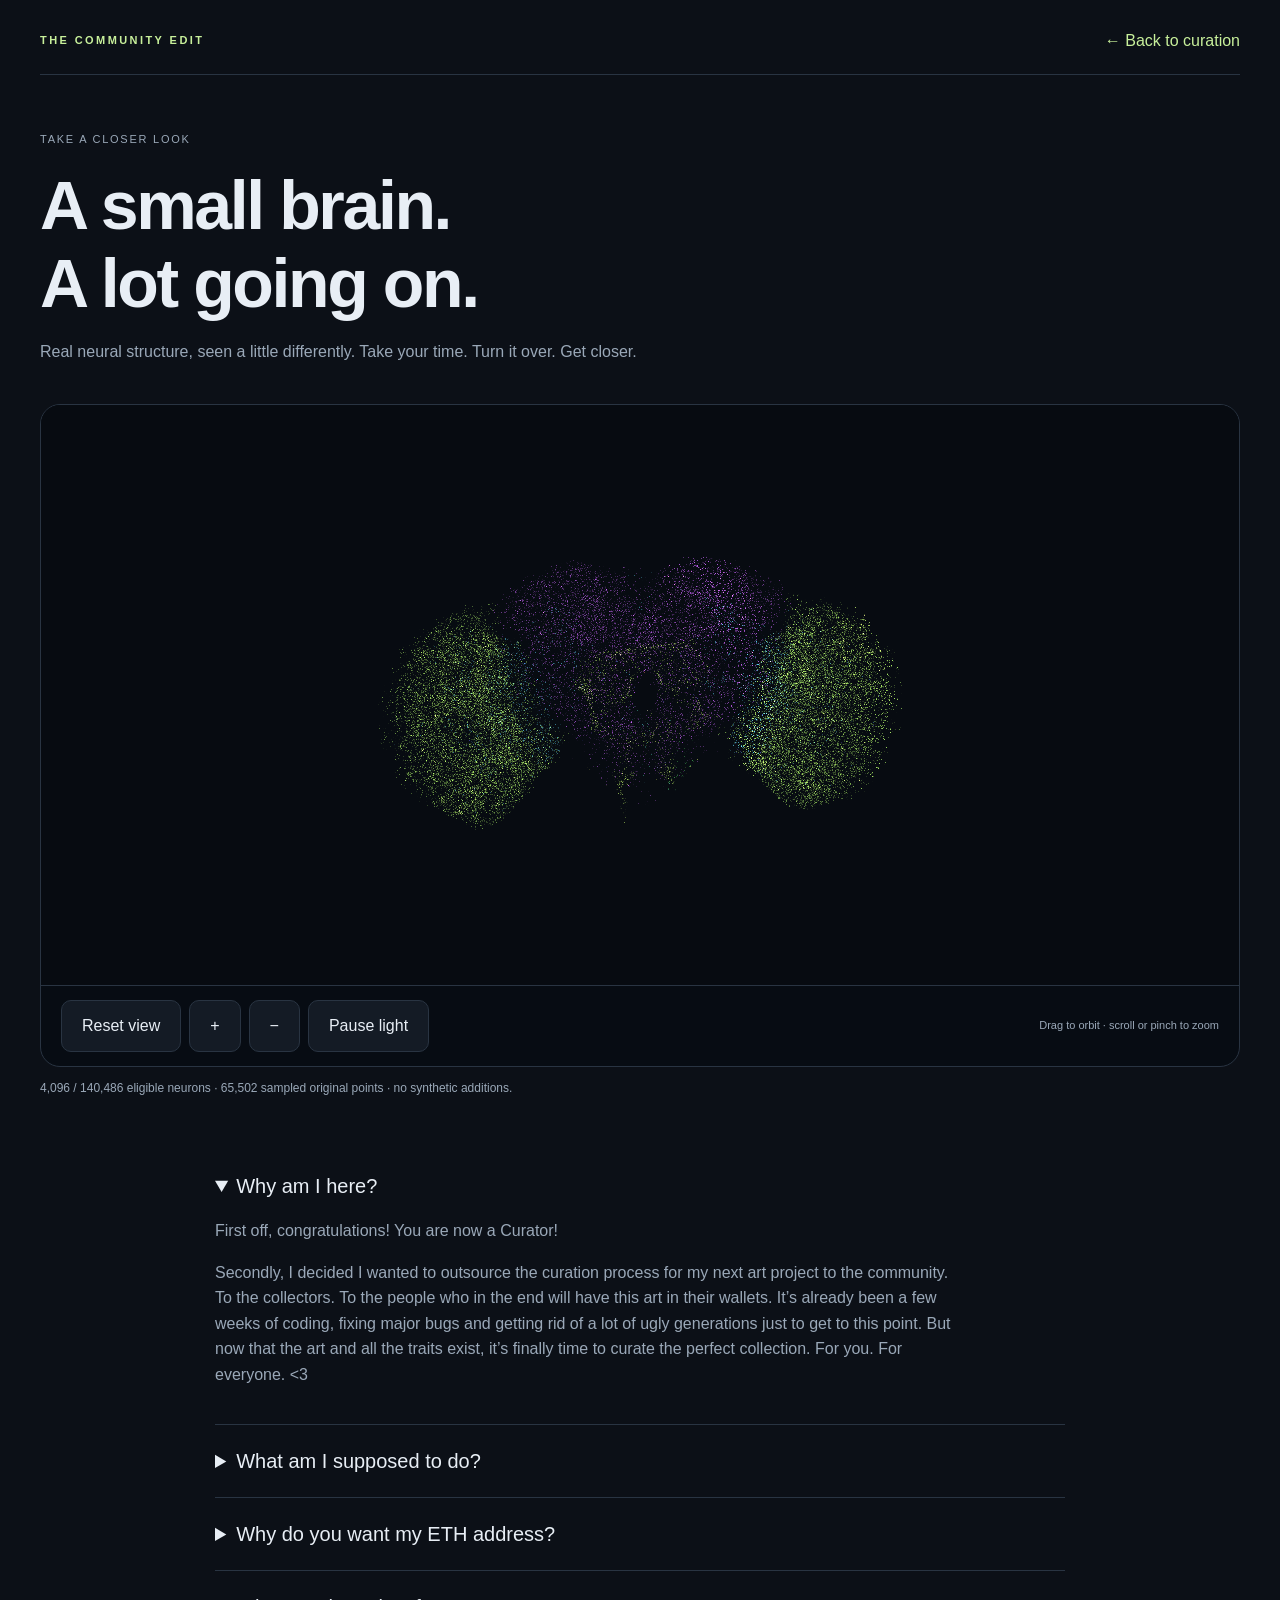
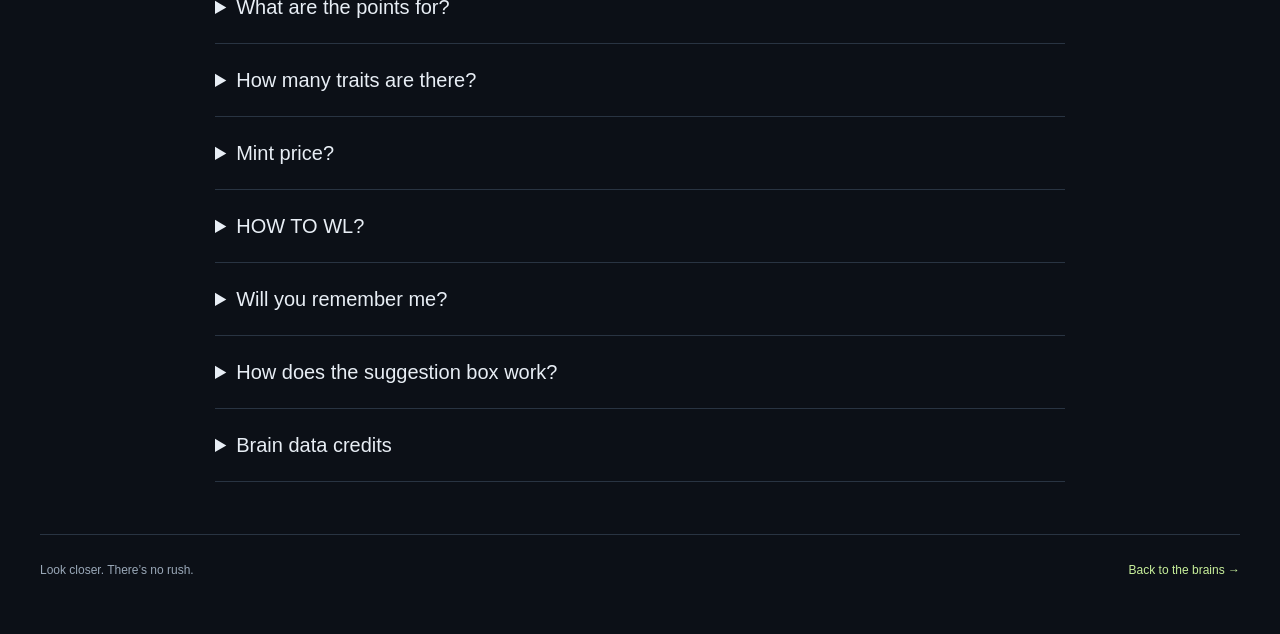
==== commit 1d59b75f: "Remember public address on this device with opt-out and forget controls" ====
--- a/vercel/faq.html
+++ b/vercel/faq.html
@@ -1 +1 @@
-<!doctype html><html lang="en"><head><meta charset="utf-8"><meta name="viewport" content="width=device-width"><title>FAQ · Explore a brain</title><link rel="stylesheet" href="community.css"></head><body><nav><a class="wordmark" href="./">THE COMMUNITY EDIT</a><a href="./">← Back to curation</a></nav><header class="faq-hero"><div><small>TAKE A CLOSER LOOK</small><h1>A small brain.<br>A lot going on.</h1><p>Real neural structure, seen a little differently. Take your time. Turn it over. Get closer.</p></div></header><section class="brain-stage" aria-label="Interactive real neuron brain"><canvas id="brain" tabindex="0" aria-label="Brain viewer. Drag to orbit. Scroll or pinch to zoom. Arrow keys rotate; plus and minus zoom."></canvas><p id="brain-status" role="status">Loading the brain…</p><div class="brain-controls"><button id="brain-reset">Reset view</button><button id="brain-in" aria-label="Zoom in">+</button><button id="brain-out" aria-label="Zoom out">−</button><button id="brain-pause">Pause light</button><small>Drag to orbit · scroll or pinch to zoom</small></div></section><p class="source-note" id="brain-source">A lightweight viewing sample from Janelia Male CNS v1.0. No synthetic additions.</p><section class="faq-list"><details open><summary>Why am I here?</summary><p>First off, congratulations! You are now a Curator!</p><p>Secondly, I decided I wanted to outsource the curation process for my next art project to the community. To the collectors. To the people who in the end will have this art in their wallets. It’s already been a few weeks of coding, fixing major bugs and getting rid of a lot of ugly generations just to get to this point. But now that the art and all the traits exist, it’s finally time to curate the perfect collection. For you. For everyone. &lt;3</p></details><details><summary>What am I supposed to do?</summary><p>Pick whatever brain you like more, or whatever brain speaks to you more. Or just spam one side to see number go up lol. There is a leaderboard for a reason :eyes:</p><p>Tho I would appreciate it if you actually picked your own genuine preferences haha</p><p>In the end the art will be decided by everyone who participates 😊</p></details><details><summary>Why do you want my ETH address?</summary><p>In the end you hopefully want to mint a brain, so I need to know which wallet to give WL.</p><p>We’ll have tiers based on the leaderboard fyi, but also don't worry about mint price it'll be $1 per NFT (to cover contract and website maintenance costs)</p></details><details><summary>What are the points for?</summary><p>Once we get closer to finalising curations I’ll let you know more concrete numbers, but for now it's just a fun competition on who can curate more, who can curate better and who in the end is crowned Fly Brain King for a very special 1/1 — airdropped, not minted :P</p></details><details><summary>How many traits are there?</summary><p>Right now there’s a total of 35 traits in 5 categories (phew)</p><p>But if there’s a very specific trait you haven’t seen yet that you’d love in the final collection, I suggest you try to reach 100 points on the Leaderboard :eyes:</p></details><details><summary>Mint price?</summary><p>$1 as mentioned above to cover contract and website maintenance costs 😊</p></details><details><summary>HOW TO WL?</summary><p>idk bro read the points above lmao</p></details><details><summary>How does the suggestion box work?</summary><p>At 100 points, you can save one trait idea with a name and description. Edit it whenever you like. It costs no points and is shared privately with the artist; inclusion is not guaranteed.</p></details><details><summary>Brain data credits</summary><p id="source-credit"></p><p><a href="https://male-cns.janelia.org/download/">Janelia Male CNS v1.0</a> · <a href="https://creativecommons.org/licenses/by/4.0/">CC BY 4.0</a></p></details></section><footer><span>Look closer. There’s no rush.</span><a href="./">Back to the brains →</a></footer><script src="faq-brain.js"></script></body></html>+<!doctype html><html lang="en"><head><meta charset="utf-8"><meta name="viewport" content="width=device-width"><title>FAQ · Explore a brain</title><link rel="stylesheet" href="community.css"></head><body><nav><a class="wordmark" href="./">THE COMMUNITY EDIT</a><a href="./">← Back to curation</a></nav><header class="faq-hero"><div><small>TAKE A CLOSER LOOK</small><h1>A small brain.<br>A lot going on.</h1><p>Real neural structure, seen a little differently. Take your time. Turn it over. Get closer.</p></div></header><section class="brain-stage" aria-label="Interactive real neuron brain"><canvas id="brain" tabindex="0" aria-label="Brain viewer. Drag to orbit. Scroll or pinch to zoom. Arrow keys rotate; plus and minus zoom."></canvas><p id="brain-status" role="status">Loading the brain…</p><div class="brain-controls"><button id="brain-reset">Reset view</button><button id="brain-in" aria-label="Zoom in">+</button><button id="brain-out" aria-label="Zoom out">−</button><button id="brain-pause">Pause light</button><small>Drag to orbit · scroll or pinch to zoom</small></div></section><p class="source-note" id="brain-source">A lightweight viewing sample from Janelia Male CNS v1.0. No synthetic additions.</p><section class="faq-list"><details open><summary>Why am I here?</summary><p>First off, congratulations! You are now a Curator!</p><p>Secondly, I decided I wanted to outsource the curation process for my next art project to the community. To the collectors. To the people who in the end will have this art in their wallets. It’s already been a few weeks of coding, fixing major bugs and getting rid of a lot of ugly generations just to get to this point. But now that the art and all the traits exist, it’s finally time to curate the perfect collection. For you. For everyone. &lt;3</p></details><details><summary>What am I supposed to do?</summary><p>Pick whatever brain you like more, or whatever brain speaks to you more. Or just spam one side to see number go up lol. There is a leaderboard for a reason :eyes:</p><p>Tho I would appreciate it if you actually picked your own genuine preferences haha</p><p>In the end the art will be decided by everyone who participates 😊</p></details><details><summary>Why do you want my ETH address?</summary><p>In the end you hopefully want to mint a brain, so I need to know which wallet to give WL.</p><p>We’ll have tiers based on the leaderboard fyi, but also don't worry about mint price it'll be $1 per NFT (to cover contract and website maintenance costs)</p></details><details><summary>What are the points for?</summary><p>Once we get closer to finalising curations I’ll let you know more concrete numbers, but for now it's just a fun competition on who can curate more, who can curate better and who in the end is crowned Fly Brain King for a very special 1/1 — airdropped, not minted :P</p></details><details><summary>How many traits are there?</summary><p>Right now there’s a total of 35 traits in 5 categories (phew)</p><p>But if there’s a very specific trait you haven’t seen yet that you’d love in the final collection, I suggest you try to reach 100 points on the Leaderboard :eyes:</p></details><details><summary>Mint price?</summary><p>$1 as mentioned above to cover contract and website maintenance costs 😊</p></details><details><summary>HOW TO WL?</summary><p>idk bro read the points above lmao</p></details><details><summary>Will you remember me?</summary><p>With “Remember this address on this device” checked, this browser saves your public address and takes you back to Welcome next time. Your nickname and points are stored by the service. Use “Forget / change address” to clear the browser’s saved address without deleting your points. Private browsing, clearing site data or using another browser/device means entering your address again. This is convenience, not proof of address ownership; we do not identify you by IP.</p></details><details><summary>How does the suggestion box work?</summary><p>At 100 points, you can save one trait idea with a name and description. Edit it whenever you like. It costs no points and is shared privately with the artist; inclusion is not guaranteed.</p></details><details><summary>Brain data credits</summary><p id="source-credit"></p><p><a href="https://male-cns.janelia.org/download/">Janelia Male CNS v1.0</a> · <a href="https://creativecommons.org/licenses/by/4.0/">CC BY 4.0</a></p></details></section><footer><span>Look closer. There’s no rush.</span><a href="./">Back to the brains →</a></footer><script src="faq-brain.js"></script></body></html>
--- a/vercel/community.css
+++ b/vercel/community.css
@@ -1,3 +1,5 @@
 :root{color-scheme:dark;--bg:#0c1017;--panel:#141b25;--line:#293442;--text:#e8eef5;--muted:#9aa8b8;--lime:#c8f09b}*{box-sizing:border-box}[hidden]{display:none!important}body{margin:0 auto;max-width:1264px;background:var(--bg);color:var(--text);font:16px/1.6 'Segoe UI',sans-serif;padding:28px 32px}nav,header,.section-title,footer{display:flex;align-items:center;justify-content:space-between;gap:24px}nav{padding-bottom:20px;border-bottom:1px solid var(--line)}a{color:var(--lime);text-decoration:none}a:hover{text-decoration:underline}button,input{font:inherit;color:inherit;border:1px solid var(--line);border-radius:10px;background:var(--panel);padding:12px 20px}button{cursor:pointer}button:hover:not(:disabled){border-color:var(--lime)}button:disabled{opacity:.4;cursor:default}button:focus-visible,a:focus-visible,input:focus-visible{outline:2px solid var(--lime);outline-offset:4px}.wordmark{font-size:11px;letter-spacing:.22em;font-weight:700;border:0;padding:0;background:none}.primary{background:var(--lime);color:#142015;font-weight:650;border-color:var(--lime)}.gate{max-width:640px;min-height:64vh;margin:9vh auto 5vh;text-align:center}.gate h1{font-size:clamp(44px,7vw,76px);line-height:1.04;letter-spacing:-.055em;margin:26px 0;overflow-wrap:anywhere}h1,h2{line-height:1.15;letter-spacing:-.035em}h1:focus{outline:none}.gate p{color:var(--muted);margin:24px 0}.gate button{margin:6px}small{font-size:11px;letter-spacing:.16em;color:var(--muted)}p{color:var(--muted)}.fine{font-size:13px;color:var(--muted)}form{display:grid;gap:12px;max-width:350px;margin:28px auto;text-align:left}label{font-size:13px;color:var(--muted)}input{width:100%}#profile-controls{padding:20px 0;border-bottom:1px solid var(--line)}#profile-controls small{display:block}#status{min-height:26px;text-align:center;color:var(--lime)}.section-title h1{font-size:clamp(28px,4vw,42px)}#choices{display:grid;grid-template-columns:1fr 1fr;gap:24px;margin:26px 0 60px}video{display:block;width:100%;aspect-ratio:4/3;background:#05080e;object-fit:contain;border:1px solid var(--line);border-radius:14px}#choices button{width:100%;margin-top:12px}.notice{padding:12px 18px;border:1px solid #49643c;border-radius:10px;color:var(--lime)}#leaderboard-view{max-width:780px;margin:60px auto;min-height:55vh}#leaders{padding-left:28px;margin:32px 0}#leaders li{padding:16px 8px;border-bottom:1px solid var(--line)}#leaders strong{float:right;color:var(--lime);font-size:14px}footer{font-size:12px;color:var(--muted);padding:26px 0;border-top:1px solid var(--line);margin-top:36px}dialog{max-width:480px;width:calc(100% - 32px);padding:32px;background:var(--panel);border:1px solid var(--line);border-radius:18px;color:var(--text)}dialog::backdrop{background:#000b;backdrop-filter:blur(5px)}.close{float:right;padding:0 10px;font-size:24px}#wallet-list{display:grid;gap:12px}.faq-hero{padding:50px 0 24px;max-width:730px}.faq-hero h1{font-size:clamp(40px,6vw,68px);margin:16px 0}.brain-stage{position:relative;background:#070c13;border:1px solid var(--line);border-radius:20px;overflow:hidden}.brain-stage canvas{display:block;width:100%;height:580px;touch-action:none;cursor:grab}.brain-stage canvas:active{cursor:grabbing}.brain-controls{display:flex;gap:8px;flex-wrap:wrap;padding:14px 20px;border-top:1px solid var(--line)}.brain-controls small{margin-left:auto;align-self:center;letter-spacing:0}#brain-status{position:absolute;top:16px;left:24px;font-size:13px}.faq-list{max-width:850px;margin:52px auto}details{border-bottom:1px solid var(--line);padding:20px 0}summary{cursor:pointer;font-size:20px;font-weight:500}details p{max-width:740px}.source-note{font-size:12px}@media(max-width:650px){body{padding:18px}nav{gap:14px}nav a{font-size:12px}.gate{margin-top:8vh;min-height:62vh}#choices{gap:10px}#choices button{padding:12px 4px;font-size:13px}header,.section-title,footer{flex-wrap:wrap}.brain-stage canvas{height:380px}.brain-controls small{width:100%;margin:0}#leaders strong{float:none;display:block}}
 
-#suggestion-form textarea{box-sizing:border-box;width:100%;padding:14px;background:#111923;color:#e8eef3;border:1px solid #344253;border-radius:8px;font:inherit;resize:vertical}#suggestion-dialog{max-width:560px;width:calc(100% - 48px)}+#suggestion-form textarea{box-sizing:border-box;width:100%;padding:14px;background:#111923;color:#e8eef3;border:1px solid #344253;border-radius:8px;font:inherit;resize:vertical}#suggestion-dialog{max-width:560px;width:calc(100% - 48px)}
+
+.remember-choice{display:flex;align-items:center;gap:10px;font-size:14px}.remember-choice input{width:18px;height:18px;margin:0;accent-color:#ccef9b;flex-shrink:0}
